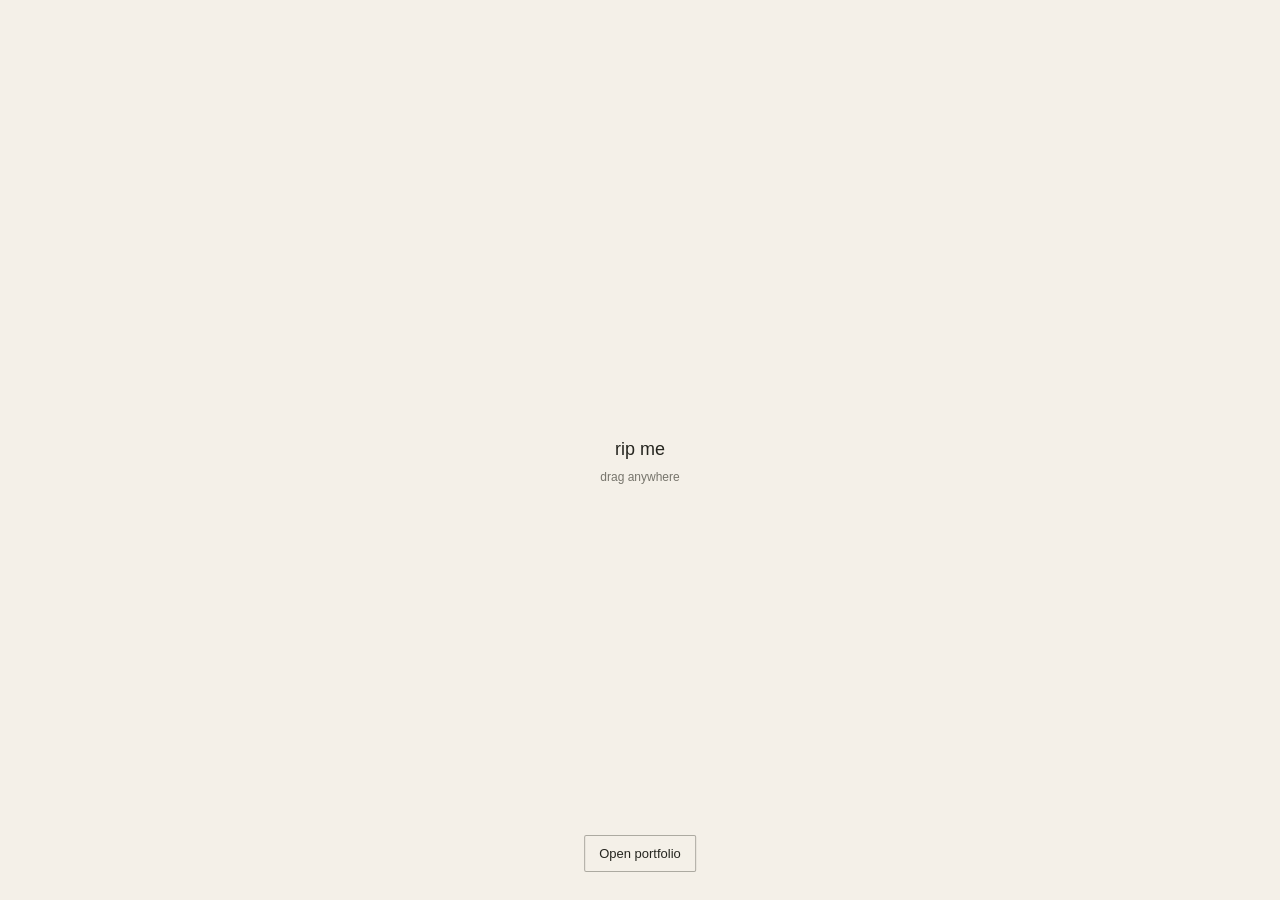
==== index.html @ 004bde77 "Create personal portfolio site" ====
<!doctype html>
<html lang="en">
<head>
  <meta charset="utf-8">
  <meta name="viewport" content="width=device-width, initial-scale=1">
  <meta name="theme-color" content="#f4f0e8">
  <meta name="description" content="Selected artwork and studies by Alan.">
  <title>Alan — Portfolio</title>
  <link rel="stylesheet" href="styles.css">
  <script src="script.js" defer></script>
</head>
<body>
  <section class="tear-screen" aria-label="Opening screen">
    <canvas class="tear-canvas" aria-hidden="true"></canvas>
    <h1 class="visually-hidden">Rip to enter Alan's portfolio</h1>
    <button class="open-button" type="button">Open portfolio</button>
  </section>

  <main class="portfolio" id="portfolio" hidden inert>
    <header class="site-header">
      <a class="wordmark" href="#top">Alan</a>
      <nav aria-label="Main navigation">
        <a href="#work">Work</a>
        <a href="#about">About</a>
      </nav>
    </header>

    <section class="intro" id="top">
      <p class="eyebrow">AP Art Portfolio</p>
      <h1>Alan</h1>
      <p class="intro-note">Selected work and studies</p>
    </section>

    <section class="work-section" id="work" aria-labelledby="work-title">
      <div class="section-heading">
        <h2 id="work-title">Work</h2>
        <p>Selected pieces</p>
      </div>
      <div class="work-grid">
        <figure class="work-item">
          <img src="images/blue-portrait-study.png" alt="Close-up portrait surrounded by blue and teal marks" loading="lazy">
          <figcaption><span>Portrait study</span><span>01</span></figcaption>
        </figure>
        <figure class="work-item">
          <img src="images/figures-in-landscape.png" alt="Painted figures among dark, rocky forms" loading="lazy">
          <figcaption><span>Figures in landscape</span><span>02</span></figcaption>
        </figure>
        <figure class="work-item">
          <img src="images/seed-forms-study.png" alt="Expressive drawing of figures and large seed-like forms" loading="lazy">
          <figcaption><span>Seed forms</span><span>03</span></figcaption>
        </figure>
        <figure class="work-item">
          <img src="images/anatomy-sketchbook.png" alt="Sketchbook collage of anatomy and movement studies" loading="lazy">
          <figcaption><span>Anatomy studies</span><span>04</span></figcaption>
        </figure>
        <figure class="work-item">
          <img src="images/body-and-orbit-study.png" alt="Red figure with flowing forms among blue circular shapes" loading="lazy">
          <figcaption><span>Body and orbit</span><span>05</span></figcaption>
        </figure>
      </div>
    </section>

    <section class="about-section" id="about" aria-labelledby="about-title">
      <h2 id="about-title">About Alan</h2>
      <p class="statement-placeholder">Artist statement to come.</p>
    </section>

    <footer class="site-footer">
      <span>Alan</span>
      <a href="#top">Back to top ↑</a>
    </footer>
  </main>
</body>
</html>
---- styles.css ----
:root {
  color-scheme: light;
  --paper: #f4f0e8;
  --ink: #25251f;
  --muted: #77756c;
  --rule: #d9d4c9;
  font-family: "Avenir Next", Avenir, "Segoe UI", sans-serif;
  color: var(--ink);
  background: var(--paper);
  font-synthesis: none;
  text-rendering: optimizeLegibility;
}

* {
  box-sizing: border-box;
}

html {
  scroll-behavior: smooth;
}

body {
  min-width: 320px;
  margin: 0;
  background: var(--paper);
}

a {
  color: inherit;
  text-decoration: none;
}

a:hover,
a:focus-visible {
  text-decoration: underline;
  text-underline-offset: 4px;
}

.tear-screen {
  position: fixed;
  z-index: 2;
  inset: 0;
  overflow: hidden;
  background: var(--paper);
  transition: opacity 650ms ease;
}

.tear-screen.is-opening {
  opacity: 0;
  pointer-events: none;
}

.tear-canvas {
  position: absolute;
  inset: 0;
  width: 100%;
  height: 100%;
  touch-action: none;
  cursor: grab;
}

.tear-canvas:active {
  cursor: grabbing;
}

.open-button {
  position: absolute;
  bottom: max(28px, env(safe-area-inset-bottom));
  left: 50%;
  transform: translateX(-50%);
  padding: 10px 14px;
  border: 1px solid rgb(37 37 31 / 35%);
  border-radius: 2px;
  background: var(--paper);
  color: var(--ink);
  font: inherit;
  font-size: 13px;
  cursor: pointer;
}

.open-button:hover,
.open-button:focus-visible {
  background: var(--ink);
  color: var(--paper);
}

.portfolio {
  width: min(100% - 48px, 1040px);
  margin-inline: auto;
}

.portfolio[hidden] {
  display: none;
}

.site-header {
  display: flex;
  min-height: 66px;
  align-items: center;
  justify-content: space-between;
  border-bottom: 1px solid var(--rule);
  font-size: 13px;
}

.wordmark {
  font-family: Georgia, "Times New Roman", serif;
  font-size: 20px;
}

.site-header nav {
  display: flex;
  gap: 24px;
}

.intro {
  padding: clamp(68px, 12vw, 142px) 0 clamp(58px, 9vw, 105px);
}

.eyebrow,
.intro-note,
.section-heading p,
.work-item figcaption,
.site-footer {
  color: var(--muted);
  font-size: 12px;
}

.eyebrow {
  margin: 0 0 18px;
  letter-spacing: 0.08em;
  text-transform: uppercase;
}

.intro h1 {
  margin: 0;
  font-family: Georgia, "Times New Roman", serif;
  font-size: clamp(64px, 12vw, 132px);
  font-weight: 400;
  line-height: 0.92;
}

.intro-note {
  margin: 22px 0 0;
}

.work-section {
  padding-bottom: clamp(72px, 11vw, 128px);
}

.section-heading {
  display: flex;
  align-items: baseline;
  justify-content: space-between;
  margin-bottom: 18px;
  border-bottom: 1px solid var(--rule);
}

.section-heading h2,
.about-section h2 {
  margin: 0 0 12px;
  font-family: Georgia, "Times New Roman", serif;
  font-size: 26px;
  font-weight: 400;
}

.section-heading p {
  margin: 0 0 12px;
}

.work-grid {
  display: grid;
  grid-template-columns: repeat(2, minmax(0, 1fr));
  column-gap: 20px;
  row-gap: 34px;
}

.work-item {
  min-width: 0;
  margin: 0;
}

.work-item img {
  display: block;
  width: 100%;
  height: auto;
  max-height: 660px;
  object-fit: contain;
  object-position: top left;
  background: #e9e5dd;
}

.work-item figcaption {
  display: flex;
  justify-content: space-between;
  gap: 12px;
  padding-top: 9px;
}

.about-section {
  max-width: 560px;
  padding-bottom: clamp(80px, 12vw, 140px);
}

.statement-placeholder {
  margin: 0;
  color: var(--muted);
  font-family: Georgia, "Times New Roman", serif;
  font-size: 19px;
  font-style: italic;
  line-height: 1.5;
}

.site-footer {
  display: flex;
  justify-content: space-between;
  padding: 18px 0 26px;
  border-top: 1px solid var(--rule);
}

.visually-hidden {
  position: absolute;
  width: 1px;
  height: 1px;
  padding: 0;
  margin: -1px;
  overflow: hidden;
  clip: rect(0, 0, 0, 0);
  white-space: nowrap;
  border: 0;
}

@media (max-width: 600px) {
  .portfolio {
    width: min(100% - 32px, 1040px);
  }

  .work-grid {
    grid-template-columns: 1fr;
    row-gap: 28px;
  }

  .work-item img {
    max-height: none;
  }
}

@media (prefers-reduced-motion: reduce) {
  html {
    scroll-behavior: auto;
  }

  *,
  *::before,
  *::after {
    transition-duration: 0.01ms !important;
  }
}
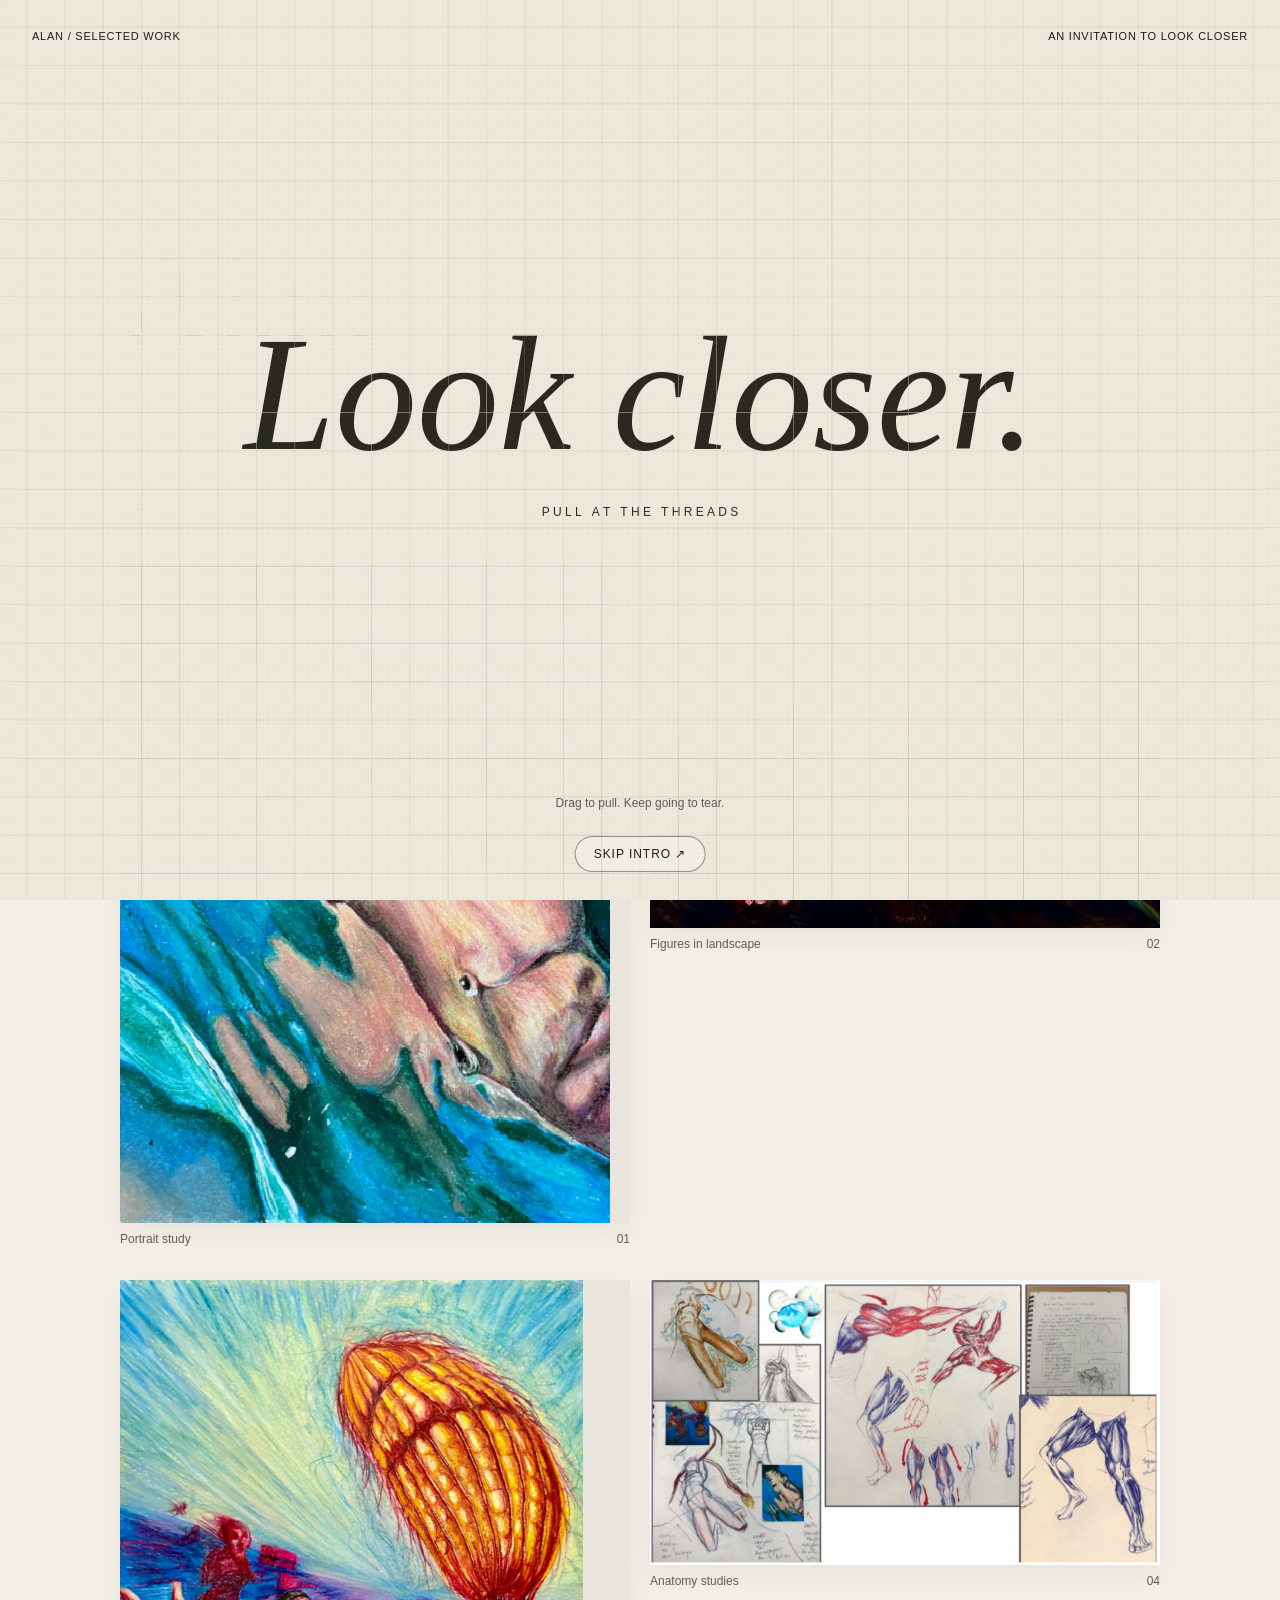
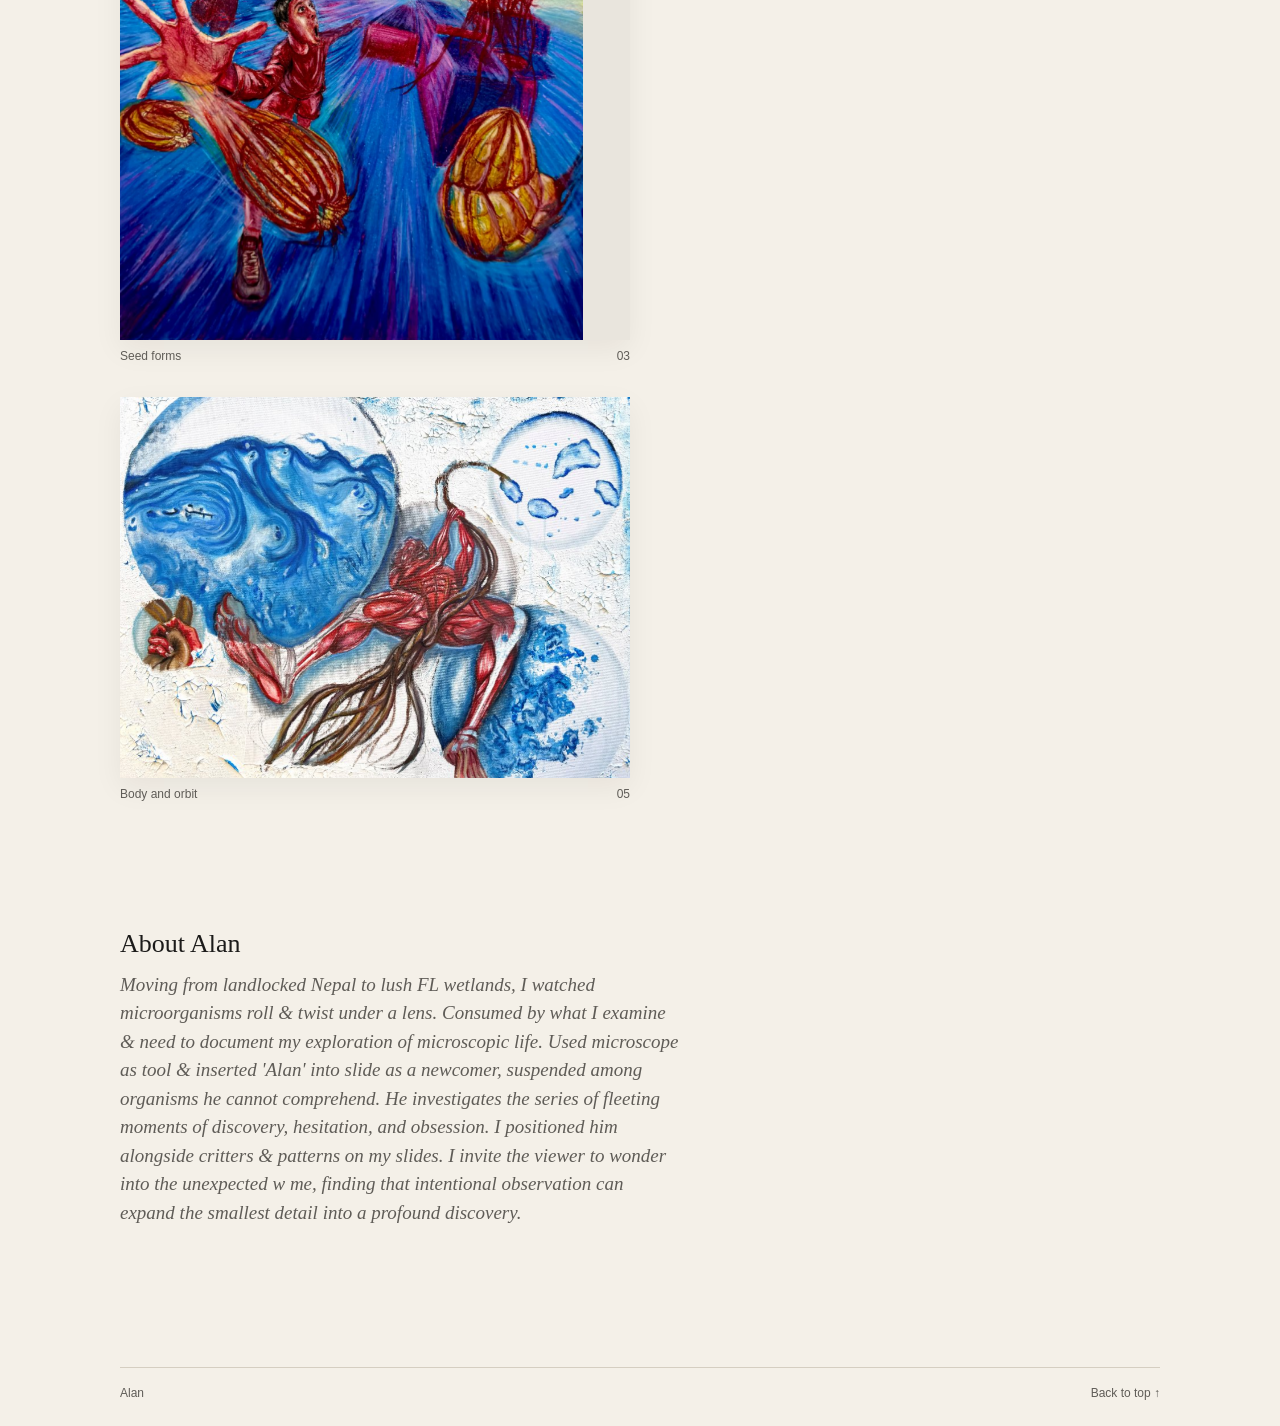
==== commit 98bb9b7e: "Fix GitHub Pages entry point and add tearable cloth intro" ====
--- a/index.html
+++ b/index.html
@@ -12,11 +12,13 @@
 <body>
   <section class="tear-screen" aria-label="Opening screen">
     <canvas class="tear-canvas" aria-hidden="true"></canvas>
-    <h1 class="visually-hidden">Rip to enter Alan's portfolio</h1>
-    <button class="open-button" type="button">Open portfolio</button>
+    <div class="cover-heading" aria-hidden="true"><span>Alan / Selected work</span><span>An invitation to look closer</span></div>
+    <h1 class="visually-hidden">Pull and tear the cloth to enter Alan's portfolio</h1>
+    <p class="tear-instruction">Drag to pull. Keep going to tear.</p>
+    <button class="open-button" type="button">Skip intro <span aria-hidden="true">↗</span></button>
   </section>
 
-  <main class="portfolio" id="portfolio" hidden inert>
+  <main class="portfolio" id="portfolio" tabindex="-1">
     <header class="site-header">
       <a class="wordmark" href="#top">Alan</a>
       <nav aria-label="Main navigation">
@@ -62,7 +64,8 @@
 
     <section class="about-section" id="about" aria-labelledby="about-title">
       <h2 id="about-title">About Alan</h2>
-      <p class="statement-placeholder">Artist statement to come.</p>
+      <p class="statement-placeholder">
+        Moving from landlocked Nepal to lush FL wetlands, I watched microorganisms roll & twist under a lens. Consumed by what I examine & need to document my exploration of microscopic life. Used microscope as tool & inserted 'Alan' into slide as a newcomer, suspended among organisms he cannot comprehend. He investigates the series of fleeting moments of discovery, hesitation, and obsession. I positioned him alongside critters & patterns on my slides. I invite the viewer to wonder into the unexpected w me, finding that intentional observation can expand the smallest detail into a profound discovery.</p>
     </section>
 
     <footer class="site-footer">
@@ -71,4 +74,4 @@
     </footer>
   </main>
 </body>
-</html>+</html>
--- a/styles.css
+++ b/styles.css
@@ -1,14 +1,18 @@
 :root {
   color-scheme: light;
   --paper: #f4f0e8;
-  --ink: #25251f;
-  --muted: #77756c;
-  --rule: #d9d4c9;
+  --paper-deep: #e9e3d8;
+  --ink: #1c1b1a;
+  --muted: #5f5c57;
+  --rule: #d5cec1;
+  --panel: rgba(255, 255, 255, 0.28);
+  --shadow: rgba(19, 18, 17, 0.18);
   font-family: "Avenir Next", Avenir, "Segoe UI", sans-serif;
   color: var(--ink);
   background: var(--paper);
   font-synthesis: none;
   text-rendering: optimizeLegibility;
+  --cover-width: min(100vw, 1200px);
 }
 
 * {
@@ -37,16 +41,58 @@
 }
 
 .tear-screen {
+  display: none;
   position: fixed;
-  z-index: 2;
   inset: 0;
+  z-index: 4;
   overflow: hidden;
-  background: var(--paper);
-  transition: opacity 650ms ease;
+  transition: opacity 500ms ease, visibility 500ms ease;
+}
+
+body.intro-active {
+  overflow: hidden;
+}
+
+.intro-active .tear-screen {
+  display: block;
+}
+
+.cover-heading {
+  position: absolute;
+  inset: 30px 32px auto;
+  display: flex;
+  justify-content: space-between;
+  gap: 24px;
+  font-size: 11px;
+  letter-spacing: 0.07em;
+  text-transform: uppercase;
+  pointer-events: none;
+}
+
+.tear-instruction {
+  position: absolute;
+  bottom: 90px;
+  width: 100%;
+  margin: 0;
+  text-align: center;
+  color: var(--muted);
+  font-size: 12px;
+  pointer-events: none;
+}
+
+.is-torn .cover-heading,
+.is-torn .tear-instruction {
+  opacity: 0;
+  transition: opacity 200ms;
+}
+
+.is-pulling .tear-canvas {
+  cursor: grabbing;
 }
 
 .tear-screen.is-opening {
   opacity: 0;
+  visibility: hidden;
   pointer-events: none;
 }
 
@@ -55,8 +101,10 @@
   inset: 0;
   width: 100%;
   height: 100%;
+  display: block;
+  cursor: grab;
   touch-action: none;
-  cursor: grab;
+  background: transparent;
 }
 
 .tear-canvas:active {
@@ -65,28 +113,36 @@
 
 .open-button {
   position: absolute;
-  bottom: max(28px, env(safe-area-inset-bottom));
   left: 50%;
+  bottom: 28px;
   transform: translateX(-50%);
-  padding: 10px 14px;
-  border: 1px solid rgb(37 37 31 / 35%);
-  border-radius: 2px;
-  background: var(--paper);
+  border: 1px solid rgba(28, 27, 26, 0.45);
+  border-radius: 999px;
+  background: rgba(255, 255, 255, 0.26);
   color: var(--ink);
   font: inherit;
-  font-size: 13px;
+  font-size: 12px;
+  letter-spacing: 0.08em;
+  text-transform: uppercase;
+  padding: 10px 18px;
   cursor: pointer;
+  transition: transform 180ms ease, background 180ms ease, color 180ms ease;
 }
 
 .open-button:hover,
 .open-button:focus-visible {
   background: var(--ink);
   color: var(--paper);
+  transform: translateX(-50%) translateY(-1px);
 }
 
 .portfolio {
   width: min(100% - 48px, 1040px);
   margin-inline: auto;
+}
+
+.portfolio:focus {
+  outline: none;
 }
 
 .portfolio[hidden] {
@@ -187,6 +243,7 @@
   object-fit: contain;
   object-position: top left;
   background: #e9e5dd;
+  box-shadow: 0 10px 28px rgba(27, 24, 22, 0.06);
 }
 
 .work-item figcaption {
@@ -230,6 +287,16 @@
 }
 
 @media (max-width: 600px) {
+  .cover-heading {
+    inset: 24px 20px auto;
+    font-size: 10px;
+  }
+
+  .cover-heading span:last-child {
+    max-width: 130px;
+    text-align: right;
+  }
+
   .portfolio {
     width: min(100% - 32px, 1040px);
   }
@@ -254,4 +321,4 @@
   *::after {
     transition-duration: 0.01ms !important;
   }
-}+}
